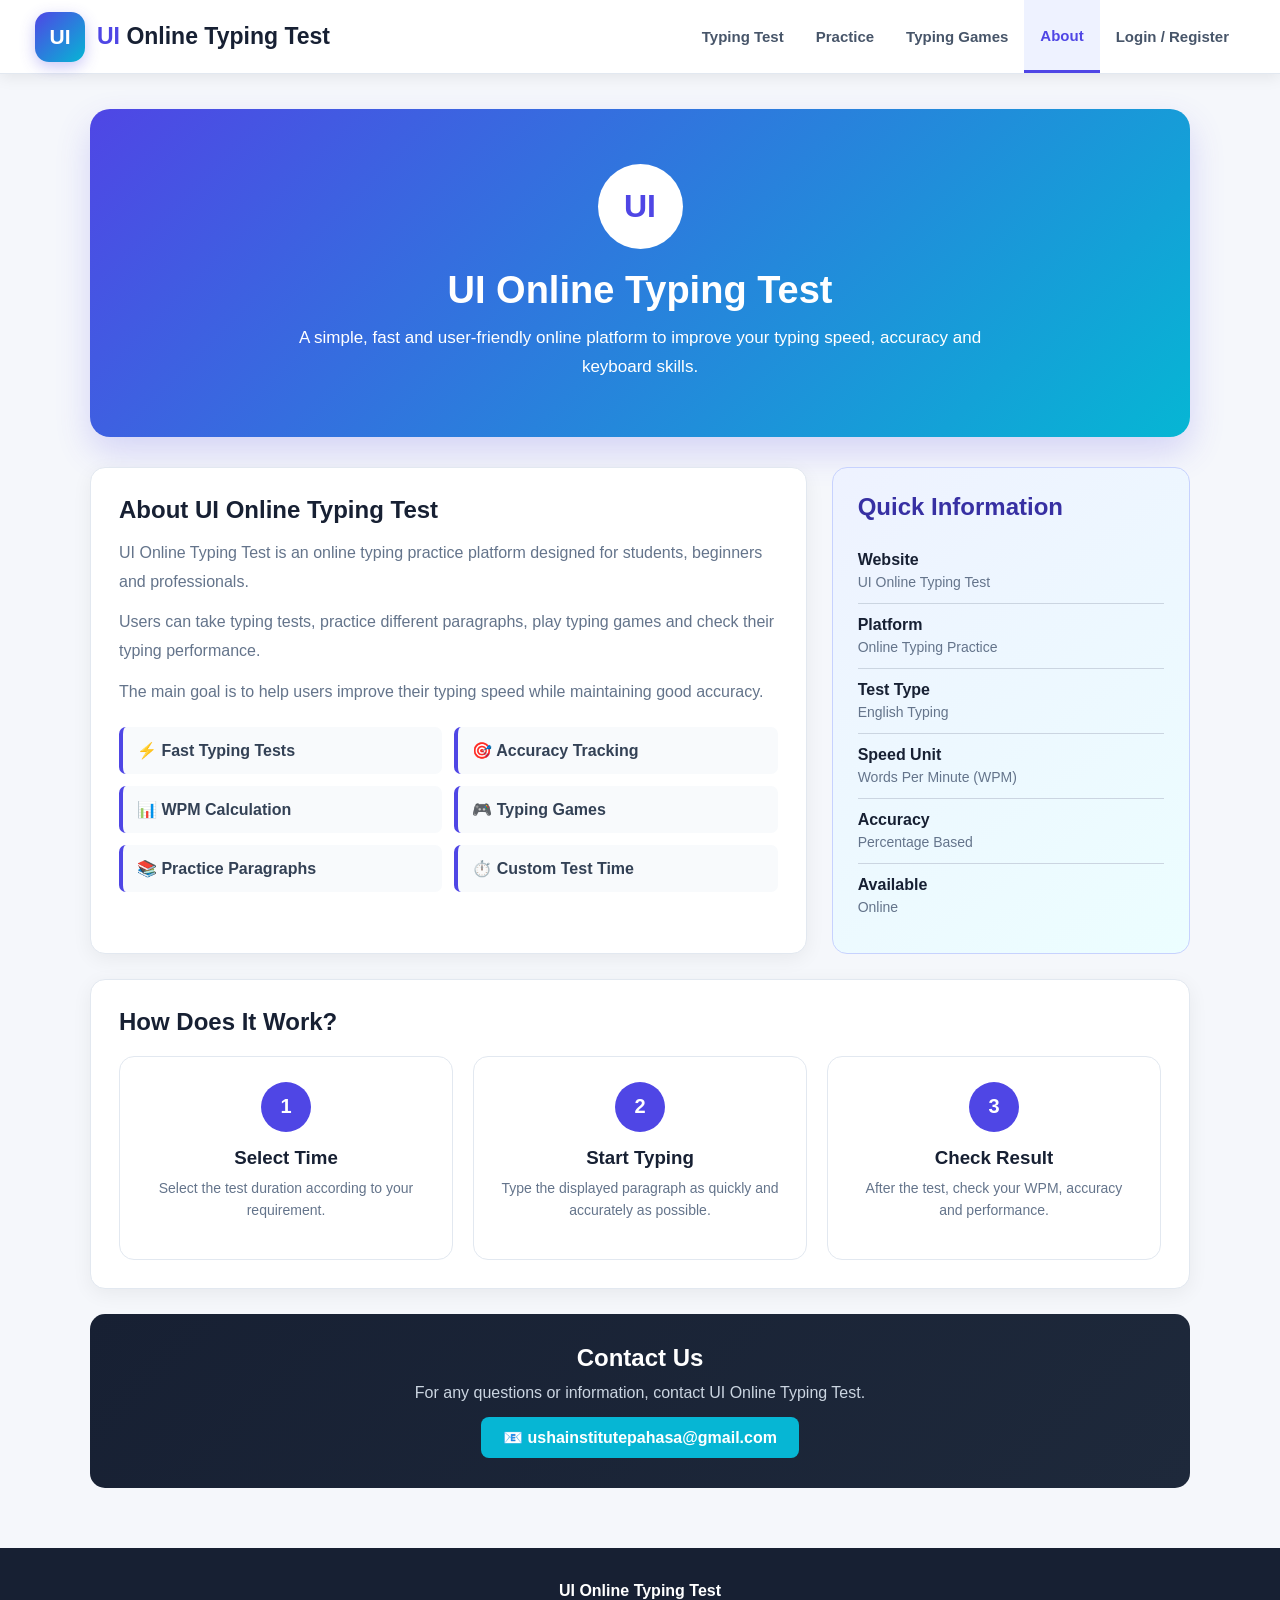
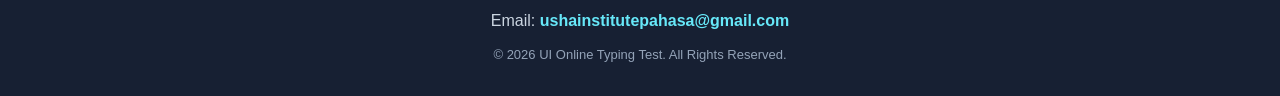
==== about.html @ 320fa2ae "Add files via upload" ====
<!DOCTYPE html>
<html lang="en">

<head>

    <meta charset="UTF-8">

    <meta
        name="viewport"
        content="width=device-width, initial-scale=1.0">

    <title>About - UI Online Typing Test</title>

    <link rel="stylesheet" href="style.css">

    <style>

        /* =====================================
           ABOUT PAGE
           ===================================== */

        .about-page {

            width: 94%;
            max-width: 1100px;

            margin: 35px auto 60px;

        }


        /* HERO */

        .about-hero {

            background:
                linear-gradient(
                    135deg,
                    #4f46e5,
                    #06b6d4
                );

            color: white;

            border-radius: 20px;

            padding: 55px 35px;

            text-align: center;

            box-shadow:
                0 15px 35px
                rgba(79,70,229,0.20);

            margin-bottom: 30px;

        }


        .about-hero .about-logo {

            width: 85px;
            height: 85px;

            border-radius: 50%;

            margin: 0 auto 20px;

            background: white;

            color: #4f46e5;

            display: flex;

            align-items: center;
            justify-content: center;

            font-size: 32px;

            font-weight: 900;

        }


        .about-hero h1 {

            font-size: 38px;

            margin-bottom: 12px;

        }


        .about-hero p {

            max-width: 750px;

            margin: auto;

            line-height: 1.7;

            font-size: 17px;

        }


        /* CONTENT GRID */

        .about-grid {

            display: grid;

            grid-template-columns:
                2fr 1fr;

            gap: 25px;

            margin-bottom: 25px;

        }


        .about-card {

            background: white;

            border: 1px solid #e2e8f0;

            border-radius: 15px;

            padding: 28px;

            box-shadow:
                0 5px 20px
                rgba(0,0,0,0.06);

        }


        .about-card h2 {

            color: #172033;

            margin-bottom: 15px;

        }


        .about-card p {

            color: #64748b;

            line-height: 1.8;

            margin-bottom: 12px;

        }


        /* FEATURES */

        .about-features {

            display: grid;

            grid-template-columns:
                repeat(2, 1fr);

            gap: 12px;

            margin-top: 20px;

        }


        .feature {

            background: #f8fafc;

            border-left: 4px solid #4f46e5;

            padding: 14px;

            border-radius: 7px;

            color: #334155;

            font-weight: bold;

        }


        /* QUICK INFO */

        .quick-info {

            background:
                linear-gradient(
                    145deg,
                    #eef2ff,
                    #ecfeff
                );

            border: 1px solid #c7d2fe;

            border-radius: 15px;

            padding: 25px;

        }


        .quick-info h2 {

            color: #3730a3;

            margin-bottom: 18px;

        }


        .info-row {

            padding: 12px 0;

            border-bottom:
                1px solid #cbd5e1;

        }


        .info-row:last-child {

            border-bottom: none;

        }


        .info-row strong {

            display: block;

            color: #172033;

            margin-bottom: 4px;

        }


        .info-row span {

            color: #64748b;

            font-size: 14px;

        }


        /* HOW IT WORKS */

        .steps {

            display: grid;

            grid-template-columns:
                repeat(3, 1fr);

            gap: 20px;

            margin-top: 20px;

        }


        .step {

            text-align: center;

            background: white;

            border: 1px solid #e2e8f0;

            border-radius: 15px;

            padding: 25px;

        }


        .step-number {

            width: 50px;
            height: 50px;

            margin: 0 auto 15px;

            border-radius: 50%;

            background: #4f46e5;

            color: white;

            display: flex;

            align-items: center;
            justify-content: center;

            font-size: 20px;

            font-weight: bold;

        }


        .step h3 {

            color: #172033;

            margin-bottom: 8px;

        }


        .step p {

            color: #64748b;

            line-height: 1.6;

            font-size: 14px;

        }


        /* CONTACT */

        .contact-box {

            margin-top: 25px;

            background:
                linear-gradient(
                    135deg,
                    #172033,
                    #1e293b
                );

            color: white;

            padding: 30px;

            border-radius: 15px;

            text-align: center;

        }


        .contact-box h2 {

            margin-bottom: 12px;

        }


        .contact-box p {

            color: #cbd5e1;

            margin-bottom: 15px;

        }


        .contact-box a {

            display: inline-block;

            background: #06b6d4;

            color: white;

            text-decoration: none;

            padding: 11px 22px;

            border-radius: 8px;

            font-weight: bold;

        }


        .contact-box a:hover {

            background: #0891b2;

        }


        /* RESPONSIVE */

        @media (max-width: 800px) {

            .about-grid {

                grid-template-columns: 1fr;

            }


            .steps {

                grid-template-columns: 1fr;

            }

        }


        @media (max-width: 550px) {

            .about-hero {

                padding: 35px 20px;

            }


            .about-hero h1 {

                font-size: 28px;

            }


            .about-features {

                grid-template-columns: 1fr;

            }

        }

    </style>

</head>


<body>


<!-- =====================================
     HEADER
     ===================================== -->

<header class="top-header">


    <div class="logo-area">

        <div class="logo-circle">
            UI
        </div>

        <div class="logo-text">

            <span>UI</span>
            Online Typing Test

        </div>

    </div>


    <nav class="navigation">


        <a href="index.html">
            Typing Test
        </a>


        <a href="practice.html">
            Practice
        </a>


        <a href="games.html">
            Typing Games
        </a>


        <a
            href="about.html"
            class="active">

            About

        </a>


        <a href="login.html">
            Login / Register
        </a>


        <button
            class="menu-btn"
            id="menu-btn">

            ☰

        </button>


    </nav>

</header>


<!-- =====================================
     MOBILE MENU
     ===================================== -->

<div
    class="mobile-menu"
    id="mobile-menu">

    <a href="index.html">
        Typing Test
    </a>

    <a href="practice.html">
        Practice
    </a>

    <a href="games.html">
        Typing Games
    </a>

    <a href="about.html">
        About
    </a>

    <a href="login.html">
        Login / Register
    </a>

</div>


<!-- =====================================
     MAIN
     ===================================== -->

<main class="about-page">


    <!-- HERO -->

    <section class="about-hero">


        <div class="about-logo">
            UI
        </div>


        <h1>
            UI Online Typing Test
        </h1>


        <p>

            A simple, fast and user-friendly
            online platform to improve your
            typing speed, accuracy and
            keyboard skills.

        </p>


    </section>


    <!-- ABOUT + INFO -->

    <section class="about-grid">


        <div class="about-card">


            <h2>
                About UI Online Typing Test
            </h2>


            <p>

                UI Online Typing Test is an
                online typing practice platform
                designed for students,
                beginners and professionals.

            </p>


            <p>

                Users can take typing tests,
                practice different paragraphs,
                play typing games and check
                their typing performance.

            </p>


            <p>

                The main goal is to help users
                improve their typing speed while
                maintaining good accuracy.

            </p>


            <div class="about-features">


                <div class="feature">
                    ⚡ Fast Typing Tests
                </div>


                <div class="feature">
                    🎯 Accuracy Tracking
                </div>


                <div class="feature">
                    📊 WPM Calculation
                </div>


                <div class="feature">
                    🎮 Typing Games
                </div>


                <div class="feature">
                    📚 Practice Paragraphs
                </div>


                <div class="feature">
                    ⏱️ Custom Test Time
                </div>


            </div>


        </div>


        <!-- QUICK INFO -->

        <div class="quick-info">


            <h2>
                Quick Information
            </h2>


            <div class="info-row">

                <strong>
                    Website
                </strong>

                <span>
                    UI Online Typing Test
                </span>

            </div>


            <div class="info-row">

                <strong>
                    Platform
                </strong>

                <span>
                    Online Typing Practice
                </span>

            </div>


            <div class="info-row">

                <strong>
                    Test Type
                </strong>

                <span>
                    English Typing
                </span>

            </div>


            <div class="info-row">

                <strong>
                    Speed Unit
                </strong>

                <span>
                    Words Per Minute (WPM)
                </span>

            </div>


            <div class="info-row">

                <strong>
                    Accuracy
                </strong>

                <span>
                    Percentage Based
                </span>

            </div>


            <div class="info-row">

                <strong>
                    Available
                </strong>

                <span>
                    Online
                </span>

            </div>


        </div>


    </section>


    <!-- HOW IT WORKS -->

    <section class="about-card">


        <h2>
            How Does It Work?
        </h2>


        <div class="steps">


            <div class="step">

                <div class="step-number">
                    1
                </div>

                <h3>
                    Select Time
                </h3>

                <p>

                    Select the test duration
                    according to your requirement.

                </p>

            </div>


            <div class="step">

                <div class="step-number">
                    2
                </div>

                <h3>
                    Start Typing
                </h3>

                <p>

                    Type the displayed paragraph
                    as quickly and accurately
                    as possible.

                </p>

            </div>


            <div class="step">

                <div class="step-number">
                    3
                </div>

                <h3>
                    Check Result
                </h3>

                <p>

                    After the test, check your
                    WPM, accuracy and performance.

                </p>

            </div>


        </div>


    </section>


    <!-- CONTACT -->

    <section class="contact-box">


        <h2>
            Contact Us
        </h2>


        <p>

            For any questions or information,
            contact UI Online Typing Test.

        </p>


        <a
            href="mailto:ushainstitutepahasa@gmail.com">

            📧
            ushainstitutepahasa@gmail.com

        </a>


    </section>


</main>


<!-- =====================================
     FOOTER
     ===================================== -->

<footer class="footer">


    <div>

        <strong>
            UI Online Typing Test
        </strong>

    </div>


    <div>

        Email:

        <a
            href="mailto:ushainstitutepahasa@gmail.com">

            ushainstitutepahasa@gmail.com

        </a>

    </div>


    <div class="copyright">

        © 2026 UI Online Typing Test.
        All Rights Reserved.

    </div>


</footer>


<script>

    /* MOBILE MENU */

    const menuButton =
        document.getElementById(
            "menu-btn"
        );


    const mobileMenu =
        document.getElementById(
            "mobile-menu"
        );


    if (menuButton) {

        menuButton.addEventListener(
            "click",
            function () {

                mobileMenu.classList.toggle(
                    "show"
                );

            }
        );

    }

</script>


</body>

</html>
---- style.css ----
/* =====================================================
   UI ONLINE TYPING TEST
   MODERN MULTI PAGE DESIGN
   ===================================================== */

* {
    margin: 0;
    padding: 0;
    box-sizing: border-box;
}

:root {
    --primary: #4f46e5;
    --primary-dark: #3730a3;
    --secondary: #06b6d4;
    --dark: #172033;
    --text: #334155;
    --light: #f5f7fb;
    --white: #ffffff;
    --border: #e2e8f0;
    --success: #16a34a;
    --danger: #dc2626;
    --warning: #f59e0b;
}


/* =====================================================
   BODY
   ===================================================== */

body {
    font-family: Arial, Helvetica, sans-serif;
    background: var(--light);
    color: var(--text);
    min-height: 100vh;
}


/* =====================================================
   HEADER
   ===================================================== */

.top-header {
    height: 74px;

    background: var(--white);

    display: flex;
    align-items: center;
    justify-content: space-between;

    padding: 0 35px;

    border-bottom: 1px solid var(--border);

    box-shadow: 0 3px 15px rgba(0, 0, 0, 0.08);

    position: sticky;
    top: 0;
    z-index: 1000;
}


/* =====================================================
   LOGO
   ===================================================== */

.logo-area {
    display: flex;
    align-items: center;
    gap: 12px;
}

.logo-circle {
    width: 50px;
    height: 50px;

    border-radius: 14px;

    background:
        linear-gradient(
            135deg,
            var(--primary),
            var(--secondary)
        );

    color: white;

    display: flex;
    align-items: center;
    justify-content: center;

    font-size: 21px;
    font-weight: 900;

    box-shadow:
        0 5px 15px rgba(79, 70, 229, 0.3);
}

.logo-text {
    font-size: 23px;
    font-weight: 700;
    color: var(--dark);
}

.logo-text span {
    color: var(--primary);
}


/* =====================================================
   NAVIGATION
   ===================================================== */

.navigation {
    display: flex;
    align-items: center;
    height: 100%;
}

.navigation a {
    height: 100%;

    display: flex;
    align-items: center;

    padding: 0 16px;

    text-decoration: none;

    color: #475569;

    font-size: 15px;
    font-weight: 600;

    transition: 0.25s;
}

.navigation a:hover {
    color: var(--primary);
    background: #f1f5ff;
}

.navigation a.active {
    color: var(--primary);

    background: #eef2ff;

    border-bottom: 3px solid var(--primary);
}


/* =====================================================
   MENU BUTTON
   ===================================================== */

.menu-btn {
    display: none;

    border: none;
    background: transparent;

    font-size: 28px;

    cursor: pointer;

    color: var(--dark);
}


/* =====================================================
   MOBILE MENU
   ===================================================== */

.mobile-menu {
    display: none;

    background: white;

    border-bottom: 1px solid var(--border);

    box-shadow: 0 5px 15px rgba(0, 0, 0, 0.08);

    position: sticky;
    top: 74px;

    z-index: 999;
}

.mobile-menu a {
    display: block;

    padding: 15px 25px;

    text-decoration: none;

    color: var(--dark);

    border-bottom: 1px solid var(--border);

    font-weight: 600;
}

.mobile-menu a:hover {
    background: #eef2ff;
    color: var(--primary);
}


/* =====================================================
   MAIN CONTAINER
   ===================================================== */

.main-container {
    width: 94%;
    max-width: 1200px;

    margin: 35px auto 60px;
}


/* =====================================================
   LOGIN NOTICE
   ===================================================== */

.login-notice {
    width: fit-content;

    max-width: 90%;

    margin: 0 auto 25px;

    padding: 12px 22px;

    background: #eef2ff;

    border: 1px solid #c7d2fe;

    border-radius: 30px;

    color: #475569;

    text-align: center;

    font-size: 15px;
}

.login-notice strong {
    color: var(--primary);
}

.login-notice span {
    margin: 0 5px;
}


/* =====================================================
   TYPING TEST SECTION
   ===================================================== */

.typing-test-section {
    width: 100%;
}

.section-heading {
    text-align: center;

    margin-bottom: 25px;
}

.section-heading h1 {
    font-size: 34px;

    color: var(--dark);

    margin-bottom: 8px;
}

.section-heading p {
    color: #64748b;

    font-size: 16px;
}


/* =====================================================
   TIME SELECTOR
   ===================================================== */

.time-selector {
    background: white;

    border: 1px solid var(--border);

    border-radius: 15px;

    padding: 18px 20px;

    margin-bottom: 20px;

    box-shadow:
        0 5px 20px rgba(0, 0, 0, 0.05);
}

.time-title {
    text-align: center;

    font-weight: 700;

    color: var(--dark);

    margin-bottom: 14px;
}

.time-options {
    display: flex;

    justify-content: center;

    flex-wrap: wrap;

    gap: 10px;
}

.time-btn {
    border: 1px solid #cbd5e1;

    background: white;

    color: #475569;

    padding: 9px 18px;

    border-radius: 8px;

    cursor: pointer;

    font-weight: 600;

    transition: 0.2s;
}

.time-btn:hover {
    border-color: var(--primary);

    color: var(--primary);
}

.time-btn.selected {
    background: var(--primary);

    color: white;

    border-color: var(--primary);
}


/* =====================================================
   TYPING CARD
   ===================================================== */

.typing-card {
    background:
        linear-gradient(
            145deg,
            #172033,
            #202b45
        );

    border-radius: 22px;

    padding: 28px;

    box-shadow:
        0 15px 35px rgba(15, 23, 42, 0.22);
}


/* =====================================================
   STATISTICS
   ===================================================== */

.statistics {
    display: grid;

    grid-template-columns:
        repeat(3, 1fr);

    text-align: center;

    color: white;

    margin-bottom: 22px;
}

.stat {
    position: relative;
}

.stat-label {
    color: #cbd5e1;

    font-size: 14px;

    margin-bottom: 5px;

    font-weight: 600;
}

.stat-value {
    font-size: 36px;

    font-weight: 800;

    color: white;
}

.stat-small {
    color: #94a3b8;

    font-size: 12px;
}


/* =====================================================
   TYPING TEXT
   ===================================================== */

.typing-text-box {
    background: white;

    border-radius: 12px;

    padding: 22px;

    min-height: 190px;

    border: 3px solid #c7d2fe;

    box-shadow:
        inset 0 0 10px rgba(0, 0, 0, 0.04);

    overflow: hidden;
}

#typing-text {
    font-family:
        "Courier New",
        monospace;

    font-size: 22px;

    line-height: 1.8;

    font-weight: 600;

    color: #94a3b8;

    word-spacing: 3px;
}


/* =====================================================
   CHARACTER COLORS
   ===================================================== */

.typing-character.correct {
    color: var(--success);
}

.typing-character.wrong {
    color: var(--danger);

    background: #fee2e2;
}

.typing-character.current {
    background: #fef3c7;

    color: #92400e;

    border-radius: 2px;
}


/* =====================================================
   INPUT
   ===================================================== */

#typing-input {
    width: 100%;

    height: 100px;

    margin-top: 15px;

    padding: 15px;

    border: 2px solid #cbd5e1;

    border-radius: 10px;

    resize: none;

    font-family:
        "Courier New",
        monospace;

    font-size: 18px;

    outline: none;

    display: block;

    color: #1e293b;

    background: white;

    transition: 0.2s;
}

#typing-input:focus {
    border-color: var(--secondary);

    box-shadow:
        0 0 0 3px rgba(6, 182, 212, 0.15);
}

#typing-input:disabled {
    background: #e2e8f0;

    cursor: not-allowed;
}


/* =====================================================
   BUTTONS
   ===================================================== */

.typing-buttons {
    display: flex;

    justify-content: center;

    gap: 15px;

    margin-top: 18px;
}

.typing-buttons button {
    padding: 10px 24px;

    border-radius: 8px;

    border: none;

    font-size: 15px;

    font-weight: 700;

    cursor: pointer;

    transition: 0.2s;
}

.typing-buttons button:hover {
    transform: translateY(-2px);
}

.reset-button {
    background: #f59e0b;

    color: #111827;
}

.switch-button {
    background: var(--secondary);

    color: white;
}


/* =====================================================
   RESULT BOX
   ===================================================== */

.result-box {
    display: none;

    background: white;

    margin-top: 25px;

    padding: 25px;

    border-radius: 15px;

    border: 1px solid var(--border);

    box-shadow:
        0 5px 20px rgba(0, 0, 0, 0.07);
}

.result-box.show {
    display: block;
}

.result-box h2 {
    text-align: center;

    color: var(--dark);

    margin-bottom: 20px;
}

.result-grid {
    display: grid;

    grid-template-columns:
        repeat(4, 1fr);

    gap: 15px;
}

.result-grid div {
    text-align: center;

    background: #f8fafc;

    border-radius: 10px;

    padding: 15px;
}

.result-grid span {
    display: block;

    color: #64748b;

    font-size: 13px;

    margin-bottom: 7px;
}

.result-grid strong {
    display: block;

    color: var(--primary);

    font-size: 21px;
}


/* =====================================================
   FOOTER
   ===================================================== */

.footer {
    background: var(--dark);

    color: #cbd5e1;

    text-align: center;

    padding: 28px;

    line-height: 1.9;
}

.footer strong {
    color: white;
}

.footer a {
    color: #67e8f9;

    text-decoration: none;

    font-weight: 600;
}

.copyright {
    margin-top: 7px;

    font-size: 13px;

    color: #94a3b8;
}


/* =====================================================
   RESPONSIVE
   ===================================================== */

@media (max-width: 900px) {

    .top-header {
        padding: 0 20px;
    }

    .navigation a {
        padding: 0 9px;
        font-size: 13px;
    }

    .logo-text {
        font-size: 19px;
    }

    .result-grid {
        grid-template-columns:
            repeat(2, 1fr);
    }

}


@media (max-width: 700px) {

    .top-header {
        height: 68px;
    }

    .navigation a {
        display: none;
    }

    .menu-btn {
        display: block;
    }

    .mobile-menu {
        top: 68px;
    }

    .mobile-menu.show {
        display: block;
    }

    .main-container {
        width: 94%;
        margin-top: 25px;
    }

    .section-heading h1 {
        font-size: 27px;
    }

    .typing-card {
        padding: 18px;
        border-radius: 15px;
    }

    .statistics {
        gap: 5px;
    }

    .stat-value {
        font-size: 28px;
    }

    #typing-text {
        font-size: 18px;
        line-height: 1.7;
    }

    .typing-text-box {
        padding: 15px;
    }

}


@media (max-width: 480px) {

    .logo-circle {
        width: 42px;
        height: 42px;

        border-radius: 11px;

        font-size: 17px;
    }

    .logo-text {
        font-size: 16px;
    }

    .login-notice {
        font-size: 13px;
        padding: 10px 14px;
    }

    .statistics {
        grid-template-columns: 1fr;
        gap: 12px;
    }

    .stat-value {
        font-size: 25px;
    }

    .time-options {
        gap: 7px;
    }

    .time-btn {
        padding: 8px 12px;
        font-size: 13px;
    }

    .typing-buttons {
        flex-direction: column;
    }

    .typing-buttons button {
        width: 100%;
    }

    .result-grid {
        grid-template-columns: 1fr;
    }

    #typing-input {
        height: 90px;
        font-size: 16px;
    }

}
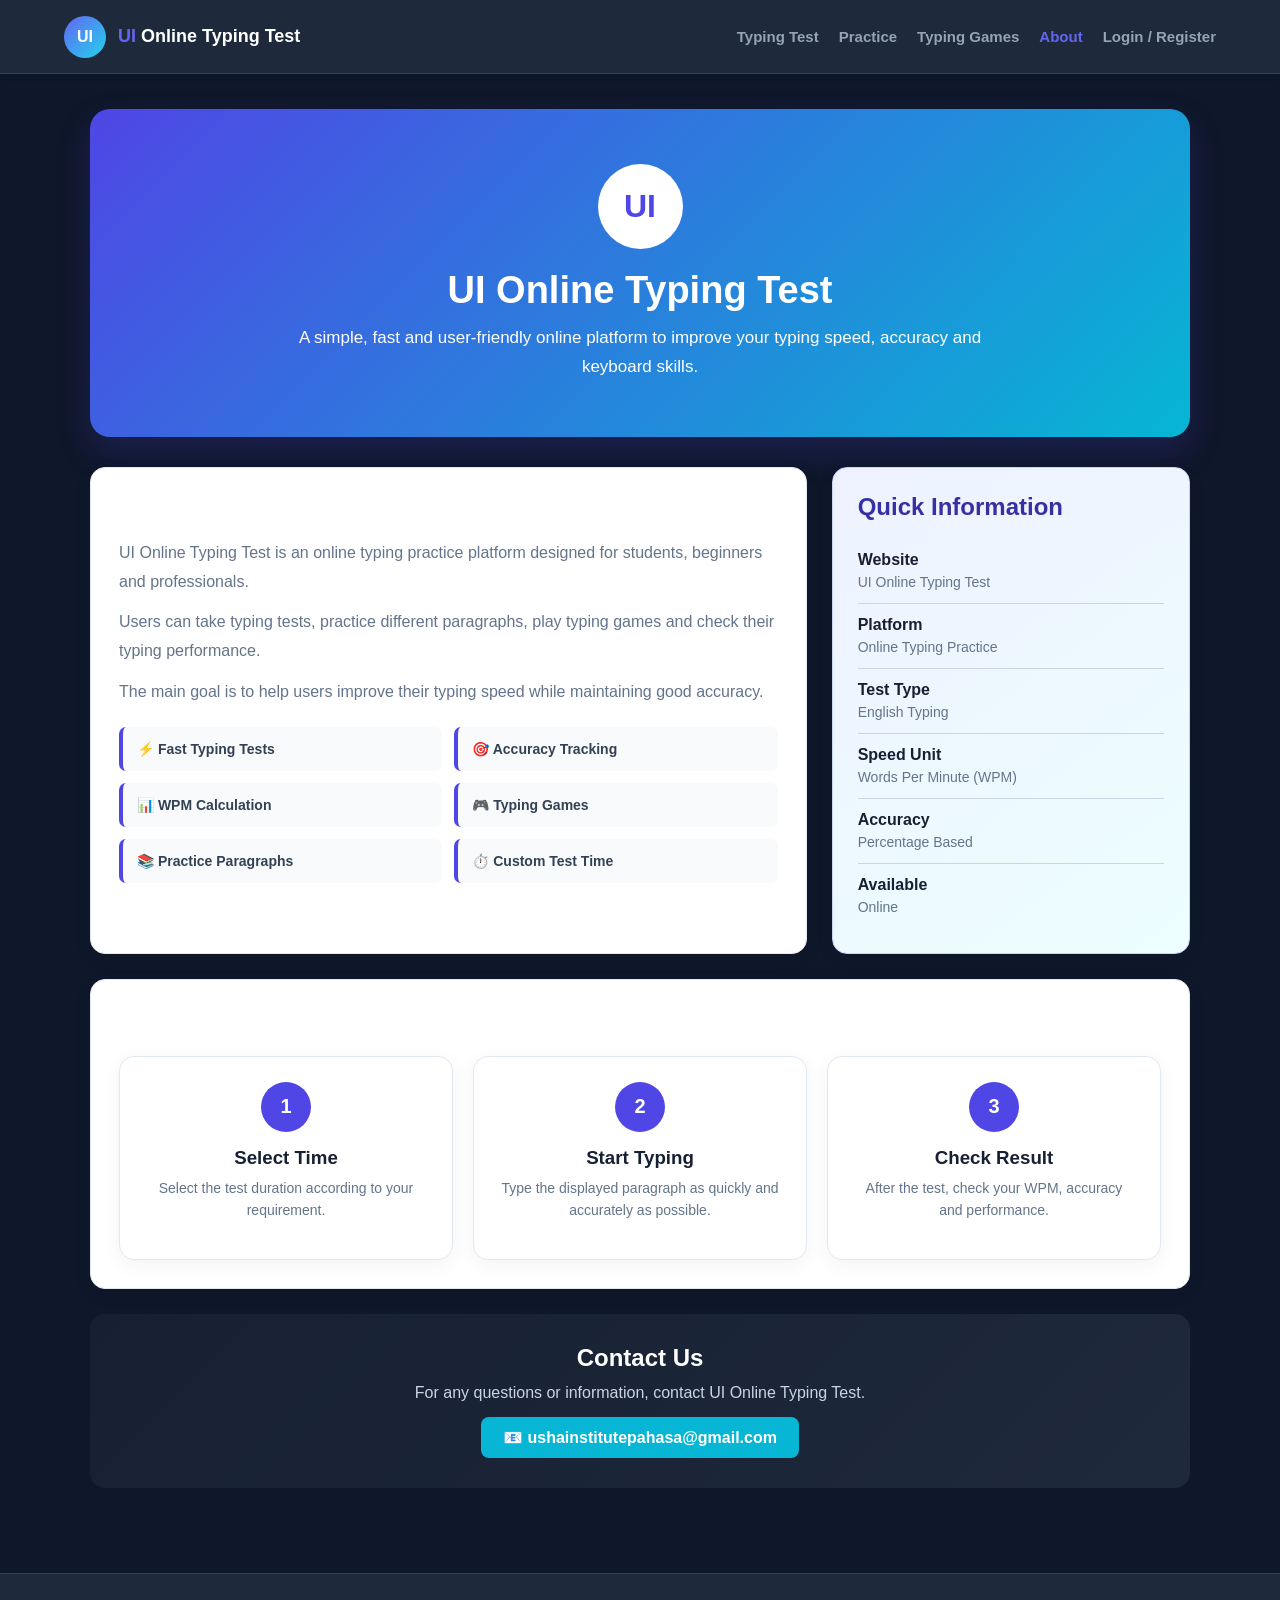
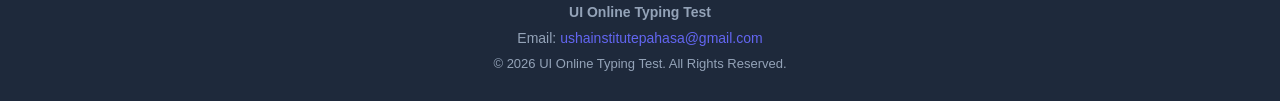
==== commit 642c01e0: "Update about.html" ====
--- a/about.html
+++ b/about.html
@@ -2,6 +2,13 @@
 <html lang="en">
 
 <head>
+    <script>
+    // Page load hone se turant pehle theme set karega taki flicker na ho (Default: Dark Mode)
+    (function() {
+        const savedTheme = localStorage.getItem("theme") || "dark";
+        document.documentElement.setAttribute("data-theme", savedTheme);
+    })();
+</script>
 
     <meta charset="UTF-8">
 
@@ -475,7 +482,6 @@
 
     <nav class="navigation">
 
-
         <a href="index.html">
             Typing Test
         </a>
@@ -950,4 +956,4 @@
 
 </body>
 
-</html>+</html>
--- a/style.css
+++ b/style.css
@@ -1,12 +1,13 @@
 /* =====================================================
    UI ONLINE TYPING TEST
-   MODERN MULTI PAGE DESIGN
+   MODERN MULTI PAGE DESIGN WITH LIGHT / DARK MODE
    ===================================================== */
 
 * {
     margin: 0;
     padding: 0;
     box-sizing: border-box;
+    transition: background-color 0.3s ease, color 0.3s ease, border-color 0.3s ease, box-shadow 0.3s ease;
 }
 
 :root {
@@ -21,6 +22,26 @@
     --success: #16a34a;
     --danger: #dc2626;
     --warning: #f59e0b;
+    --card-bg: #ffffff;
+    --header-bg: #ffffff;
+    --footer-bg: #ffffff;
+    --text-muted: #64748b;
+}
+
+/* DARK THEME VARIABLES */
+[data-theme="dark"] {
+    --primary: #6366f1;
+    --primary-dark: #4f46e5;
+    --secondary: #22d3ee;
+    --dark: #f8fafc;
+    --text: #cbd5e1;
+    --light: #0f172a;
+    --white: #1e293b;
+    --border: #334155;
+    --card-bg: #1e293b;
+    --header-bg: #1e293b;
+    --footer-bg: #1e293b;
+    --text-muted: #94a3b8;
 }
 
 
@@ -33,6 +54,12 @@
     background: var(--light);
     color: var(--text);
     min-height: 100vh;
+    display: flex;
+    flex-direction: column;
+}
+
+main {
+    flex: 1;
 }
 
 
@@ -42,28 +69,17 @@
 
 .top-header {
     height: 74px;
-
-    background: var(--white);
-
+    background: var(--header-bg);
+    border-bottom: 1px solid var(--border);
     display: flex;
     align-items: center;
     justify-content: space-between;
-
-    padding: 0 35px;
-
-    border-bottom: 1px solid var(--border);
-
-    box-shadow: 0 3px 15px rgba(0, 0, 0, 0.08);
-
+    padding: 0 5%;
     position: sticky;
     top: 0;
     z-index: 1000;
-}
-
-
-/* =====================================================
-   LOGO
-   ===================================================== */
+    box-shadow: 0 2px 10px rgba(0,0,0,0.03);
+}
 
 .logo-area {
     display: flex;
@@ -72,758 +88,591 @@
 }
 
 .logo-circle {
-    width: 50px;
-    height: 50px;
-
-    border-radius: 14px;
-
-    background:
-        linear-gradient(
-            135deg,
-            var(--primary),
-            var(--secondary)
-        );
-
-    color: white;
-
+    width: 42px;
+    height: 42px;
+    background: linear-gradient(135deg, var(--primary), var(--secondary));
+    color: #ffffff;
+    border-radius: 50%;
     display: flex;
     align-items: center;
     justify-content: center;
-
-    font-size: 21px;
-    font-weight: 900;
-
-    box-shadow:
-        0 5px 15px rgba(79, 70, 229, 0.3);
+    font-weight: bold;
+    font-size: 16px;
 }
 
 .logo-text {
-    font-size: 23px;
-    font-weight: 700;
+    font-size: 18px;
+    font-weight: bold;
     color: var(--dark);
 }
 
+[data-theme="dark"] .logo-text {
+    color: #ffffff;
+}
+
 .logo-text span {
     color: var(--primary);
 }
 
-
-/* =====================================================
-   NAVIGATION
-   ===================================================== */
-
 .navigation {
     display: flex;
     align-items: center;
-    height: 100%;
+    gap: 20px;
 }
 
 .navigation a {
-    height: 100%;
-
-    display: flex;
-    align-items: center;
-
-    padding: 0 16px;
-
     text-decoration: none;
-
-    color: #475569;
-
+    color: var(--text-muted);
+    font-weight: 600;
     font-size: 15px;
-    font-weight: 600;
-
-    transition: 0.25s;
-}
-
-.navigation a:hover {
-    color: var(--primary);
-    background: #f1f5ff;
-}
-
+    transition: color 0.2s;
+}
+
+.navigation a:hover,
 .navigation a.active {
     color: var(--primary);
-
-    background: #eef2ff;
-
-    border-bottom: 3px solid var(--primary);
-}
-
-
-/* =====================================================
-   MENU BUTTON
-   ===================================================== */
+}
 
 .menu-btn {
     display: none;
-
+    background: none;
+    border: none;
+    font-size: 24px;
+    cursor: pointer;
+    color: var(--text);
+}
+
+
+/* =====================================================
+   THEME TOGGLE BUTTON
+   ===================================================== */
+
+.theme-toggle-btn {
+    background: var(--border);
+    border: none;
+    width: 38px;
+    height: 38px;
+    border-radius: 50%;
+    cursor: pointer;
+    display: flex;
+    align-items: center;
+    justify-content: center;
+    font-size: 18px;
+    color: var(--text);
+    transition: 0.2s;
+}
+
+.theme-toggle-btn:hover {
+    background: var(--primary);
+    color: #ffffff;
+}
+
+
+/* =====================================================
+   MOBILE MENU
+   ===================================================== */
+
+.mobile-menu {
+    display: none;
+    background: var(--header-bg);
+    border-bottom: 1px solid var(--border);
+    padding: 15px 20px;
+    flex-direction: column;
+    gap: 12px;
+}
+
+.mobile-menu.show {
+    display: flex;
+}
+
+.mobile-menu a {
+    text-decoration: none;
+    color: var(--text);
+    font-weight: 600;
+    font-size: 16px;
+    padding: 8px 0;
+    border-bottom: 1px solid var(--border);
+}
+
+
+/* =====================================================
+   MAIN CONTAINER & CARDS (INDEX, PRACTICE, GAMES, ABOUT, LOGIN)
+   ===================================================== */
+
+.main-container, .practice-page, .games-page, .about-page, .auth-page {
+    width: 94%;
+    max-width: 1100px;
+    margin: 35px auto 60px;
+}
+
+.login-notice {
+    background: var(--card-bg);
+    border: 1px solid var(--border);
+    padding: 12px 20px;
+    border-radius: 10px;
+    text-align: center;
+    margin-bottom: 25px;
+    font-size: 14px;
+    box-shadow: 0 4px 15px rgba(0,0,0,0.03);
+}
+
+.login-notice strong {
+    color: var(--primary);
+}
+
+.typing-test-section, .practice-options, .game-cards {
+    margin-bottom: 30px;
+}
+
+.section-heading, .practice-heading, .games-heading {
+    text-align: center;
+    margin-bottom: 25px;
+}
+
+.section-heading h1, .practice-heading h1, .games-heading h1, .auth-title h1 {
+    font-size: 32px;
+    color: var(--dark);
+    margin-bottom: 8px;
+}
+
+[data-theme="dark"] .section-heading h1, 
+[data-theme="dark"] .practice-heading h1, 
+[data-theme="dark"] .games-heading h1, 
+[data-theme="dark"] .auth-title h1,
+[data-theme="dark"] .about-card h2,
+[data-theme="dark"] .game-card h2,
+[data-theme="dark"] .practice-card h2 {
+    color: #ffffff;
+}
+
+.section-heading p, .practice-heading p, .games-heading p, .auth-title p {
+    color: var(--text-muted);
+}
+
+
+/* =====================================================
+   TIME SELECTOR
+   ===================================================== */
+
+.time-selector {
+    background: var(--card-bg);
+    border: 1px solid var(--border);
+    border-radius: 12px;
+    padding: 18px;
+    margin-bottom: 25px;
+    box-shadow: 0 4px 15px rgba(0,0,0,0.03);
+}
+
+.time-title {
+    font-weight: bold;
+    margin-bottom: 12px;
+    color: var(--text);
+    font-size: 14px;
+}
+
+.time-options {
+    display: flex;
+    flex-wrap: wrap;
+    gap: 10px;
+}
+
+.time-btn {
+    background: var(--light);
+    border: 1px solid var(--border);
+    color: var(--text);
+    padding: 8px 16px;
+    border-radius: 7px;
+    cursor: pointer;
+    font-weight: 600;
+}
+
+.time-btn:hover, .time-btn.selected {
+    background: var(--primary);
+    color: #ffffff;
+    border-color: var(--primary);
+}
+
+
+/* =====================================================
+   TYPING CARD & STATISTICS
+   ===================================================== */
+
+.typing-card, .about-card, .step, .game-card, .practice-card, .auth-box, .quick-info {
+    background: var(--card-bg);
+    border: 1px solid var(--border);
+    border-radius: 16px;
+    padding: 25px;
+    box-shadow: 0 5px 20px rgba(0,0,0,0.05);
+}
+
+.statistics {
+    display: grid;
+    grid-template-columns: repeat(3, 1fr);
+    gap: 15px;
+    margin-bottom: 20px;
+    text-align: center;
+}
+
+.stat {
+    background: var(--light);
+    padding: 12px;
+    border-radius: 10px;
+    border: 1px solid var(--border);
+}
+
+.stat-label {
+    font-size: 13px;
+    color: var(--text-muted);
+    margin-bottom: 4px;
+}
+
+.stat-value {
+    font-size: 24px;
+    font-weight: bold;
+    color: var(--primary);
+}
+
+.stat-small {
+    font-size: 11px;
+    color: var(--text-muted);
+}
+
+.typing-text-box, #practice-text {
+    background: var(--light);
+    border: 1px solid var(--border);
+    border-radius: 10px;
+    padding: 20px;
+    min-height: 140px;
+    font-family: "Courier New", monospace;
+    font-size: 20px;
+    line-height: 1.8;
+    color: var(--text-muted);
+    margin-bottom: 15px;
+}
+
+#typing-text span.correct, #practice-text span.correct {
+    color: var(--success);
+}
+
+#typing-text span.wrong, #practice-text span.wrong {
+    color: var(--danger);
+    background: rgba(220, 38, 38, 0.1);
+}
+
+#typing-text span.current {
+    text-decoration: underline;
+    color: var(--primary);
+}
+
+#typing-input, #practice-input, #game-input {
+    width: 100%;
+    height: 90px;
+    background: var(--card-bg);
+    color: var(--text);
+    border: 2px solid var(--border);
+    border-radius: 10px;
+    padding: 15px;
+    font-size: 18px;
+    resize: none;
+    outline: none;
+    font-family: "Courier New", monospace;
+    margin-bottom: 15px;
+}
+
+#typing-input:focus, #practice-input:focus, #game-input:focus {
+    border-color: var(--secondary);
+    box-shadow: 0 0 0 3px rgba(6, 182, 212, 0.15);
+}
+
+.typing-buttons, .practice-controls, .game-buttons {
+    display: flex;
+    gap: 12px;
+}
+
+.reset-button, .switch-button, .typing-buttons button, .practice-controls button, .game-buttons button {
+    padding: 10px 20px;
+    border: none;
+    border-radius: 8px;
+    font-weight: bold;
+    cursor: pointer;
+}
+
+.reset-button {
+    background: var(--warning);
+    color: #111827;
+}
+
+.switch-button {
+    background: var(--secondary);
+    color: #ffffff;
+}
+
+
+/* =====================================================
+   RESULTS & BOXES
+   ===================================================== */
+
+.result-box, #game-result {
+    display: none;
+    background: var(--card-bg);
+    border: 1px solid var(--border);
+    border-radius: 16px;
+    padding: 25px;
+    margin-top: 25px;
+    text-align: center;
+    box-shadow: 0 5px 20px rgba(0,0,0,0.05);
+}
+
+.result-box.show, #game-result.show {
+    display: block;
+}
+
+.result-grid {
+    display: grid;
+    grid-template-columns: repeat(4, 1fr);
+    gap: 15px;
+    margin-top: 15px;
+}
+
+.result-grid div, .game-score, .practice-progress {
+    background: var(--light);
+    padding: 15px;
+    border-radius: 10px;
+    border: 1px solid var(--border);
+}
+
+.result-grid span, .score-item span, .practice-progress span {
+    font-size: 13px;
+    color: var(--text-muted);
+    display: block;
+    margin-bottom: 5px;
+}
+
+.result-grid strong, .score-item strong, .practice-progress strong {
+    font-size: 20px;
+    color: var(--primary);
+}
+
+
+/* =====================================================
+   GRID LAYOUTS (PRACTICE, GAMES, ABOUT)
+   ===================================================== */
+
+.practice-options, .game-cards, .about-grid, .steps {
+    display: grid;
+    grid-template-columns: repeat(3, 1fr);
+    gap: 20px;
+}
+
+.about-grid {
+    grid-template-columns: 2fr 1fr;
+}
+
+.practice-card, .game-card, .step {
+    text-align: center;
+    transition: transform 0.25s, border-color 0.25s;
+}
+
+.practice-card:hover, .game-card:hover {
+    transform: translateY(-5px);
+    border-color: var(--primary);
+}
+
+.practice-icon, .game-icon, .about-hero .about-logo, .auth-logo {
+    width: 70px;
+    height: 70px;
+    margin: 0 auto 15px;
+    border-radius: 16px;
+    background: linear-gradient(135deg, var(--primary), var(--secondary));
+    color: #ffffff;
+    display: flex;
+    align-items: center;
+    justify-content: center;
+    font-size: 28px;
+    font-weight: bold;
+}
+
+.about-hero, .game-area, .practice-area, .contact-box {
+    background: linear-gradient(135deg, #172033, #1e293b);
+    color: #ffffff;
+    border-radius: 20px;
+    padding: 35px;
+    margin-bottom: 25px;
+}
+
+.about-hero h1, .contact-box h2 {
+    color: #ffffff;
+    margin-bottom: 12px;
+}
+
+.about-features {
+    display: grid;
+    grid-template-columns: repeat(2, 1fr);
+    gap: 12px;
+    margin-top: 20px;
+    text-align: left;
+}
+
+.feature {
+    background: var(--light);
+    border-left: 4px solid var(--primary);
+    padding: 12px;
+    border-radius: 6px;
+    color: var(--text);
+    font-weight: bold;
+    font-size: 14px;
+}
+
+
+/* =====================================================
+   AUTH & LOGIN PAGES
+   ===================================================== */
+
+.auth-box {
+    max-width: 450px;
+    margin: 0 auto;
+}
+
+.auth-tabs {
+    display: grid;
+    grid-template-columns: 1fr 1fr;
+    background: var(--light);
+    padding: 4px;
+    border-radius: 9px;
+    margin-bottom: 20px;
+}
+
+.auth-tab {
     border: none;
     background: transparent;
-
-    font-size: 28px;
-
+    padding: 10px;
+    font-weight: bold;
+    color: var(--text-muted);
+    border-radius: 7px;
     cursor: pointer;
-
-    color: var(--dark);
-}
-
-
-/* =====================================================
-   MOBILE MENU
-   ===================================================== */
-
-.mobile-menu {
+}
+
+.auth-tab.active {
+    background: var(--card-bg);
+    color: var(--primary);
+    box-shadow: 0 2px 6px rgba(0,0,0,0.08);
+}
+
+.auth-form {
     display: none;
-
-    background: white;
-
-    border-bottom: 1px solid var(--border);
-
-    box-shadow: 0 5px 15px rgba(0, 0, 0, 0.08);
-
-    position: sticky;
-    top: 74px;
-
-    z-index: 999;
-}
-
-.mobile-menu a {
+}
+
+.auth-form.active {
     display: block;
-
-    padding: 15px 25px;
-
+}
+
+.form-group {
+    margin-bottom: 15px;
+}
+
+.form-group label {
+    display: block;
+    margin-bottom: 6px;
+    font-size: 14px;
+    font-weight: bold;
+    color: var(--text);
+}
+
+.form-group input {
+    width: 100%;
+    height: 45px;
+    background: var(--card-bg);
+    color: var(--text);
+    border: 1px solid var(--border);
+    border-radius: 8px;
+    padding: 0 12px;
+    outline: none;
+}
+
+.form-group input:focus {
+    border-color: var(--primary);
+}
+
+.auth-submit {
+    width: 100%;
+    height: 46px;
+    border: none;
+    background: linear-gradient(135deg, var(--primary), var(--secondary));
+    color: #ffffff;
+    font-weight: bold;
+    border-radius: 8px;
+    cursor: pointer;
+    font-size: 16px;
+}
+
+
+/* =====================================================
+   FOOTER
+   ===================================================== */
+
+.footer {
+    background: var(--footer-bg);
+    border-top: 1px solid var(--border);
+    padding: 30px 5%;
+    text-align: center;
+    color: var(--text-muted);
+    font-size: 14px;
+    display: flex;
+    flex-direction: column;
+    gap: 10px;
+}
+
+.footer a {
+    color: var(--primary);
     text-decoration: none;
-
-    color: var(--dark);
-
-    border-bottom: 1px solid var(--border);
-
-    font-weight: 600;
-}
-
-.mobile-menu a:hover {
-    background: #eef2ff;
-    color: var(--primary);
-}
-
-
-/* =====================================================
-   MAIN CONTAINER
-   ===================================================== */
-
-.main-container {
-    width: 94%;
-    max-width: 1200px;
-
-    margin: 35px auto 60px;
-}
-
-
-/* =====================================================
-   LOGIN NOTICE
-   ===================================================== */
-
-.login-notice {
-    width: fit-content;
-
-    max-width: 90%;
-
-    margin: 0 auto 25px;
-
-    padding: 12px 22px;
-
-    background: #eef2ff;
-
-    border: 1px solid #c7d2fe;
-
-    border-radius: 30px;
-
-    color: #475569;
-
-    text-align: center;
-
-    font-size: 15px;
-}
-
-.login-notice strong {
-    color: var(--primary);
-}
-
-.login-notice span {
-    margin: 0 5px;
-}
-
-
-/* =====================================================
-   TYPING TEST SECTION
-   ===================================================== */
-
-.typing-test-section {
-    width: 100%;
-}
-
-.section-heading {
-    text-align: center;
-
-    margin-bottom: 25px;
-}
-
-.section-heading h1 {
-    font-size: 34px;
-
-    color: var(--dark);
-
-    margin-bottom: 8px;
-}
-
-.section-heading p {
-    color: #64748b;
-
-    font-size: 16px;
-}
-
-
-/* =====================================================
-   TIME SELECTOR
-   ===================================================== */
-
-.time-selector {
-    background: white;
-
-    border: 1px solid var(--border);
-
-    border-radius: 15px;
-
-    padding: 18px 20px;
-
-    margin-bottom: 20px;
-
-    box-shadow:
-        0 5px 20px rgba(0, 0, 0, 0.05);
-}
-
-.time-title {
-    text-align: center;
-
-    font-weight: 700;
-
-    color: var(--dark);
-
-    margin-bottom: 14px;
-}
-
-.time-options {
-    display: flex;
-
-    justify-content: center;
-
-    flex-wrap: wrap;
-
-    gap: 10px;
-}
-
-.time-btn {
-    border: 1px solid #cbd5e1;
-
-    background: white;
-
-    color: #475569;
-
-    padding: 9px 18px;
-
-    border-radius: 8px;
-
-    cursor: pointer;
-
-    font-weight: 600;
-
-    transition: 0.2s;
-}
-
-.time-btn:hover {
-    border-color: var(--primary);
-
-    color: var(--primary);
-}
-
-.time-btn.selected {
-    background: var(--primary);
-
-    color: white;
-
-    border-color: var(--primary);
-}
-
-
-/* =====================================================
-   TYPING CARD
-   ===================================================== */
-
-.typing-card {
-    background:
-        linear-gradient(
-            145deg,
-            #172033,
-            #202b45
-        );
-
-    border-radius: 22px;
-
-    padding: 28px;
-
-    box-shadow:
-        0 15px 35px rgba(15, 23, 42, 0.22);
-}
-
-
-/* =====================================================
-   STATISTICS
-   ===================================================== */
-
-.statistics {
-    display: grid;
-
-    grid-template-columns:
-        repeat(3, 1fr);
-
-    text-align: center;
-
-    color: white;
-
-    margin-bottom: 22px;
-}
-
-.stat {
-    position: relative;
-}
-
-.stat-label {
-    color: #cbd5e1;
-
-    font-size: 14px;
-
-    margin-bottom: 5px;
-
-    font-weight: 600;
-}
-
-.stat-value {
-    font-size: 36px;
-
-    font-weight: 800;
-
-    color: white;
-}
-
-.stat-small {
-    color: #94a3b8;
-
-    font-size: 12px;
-}
-
-
-/* =====================================================
-   TYPING TEXT
-   ===================================================== */
-
-.typing-text-box {
-    background: white;
-
-    border-radius: 12px;
-
-    padding: 22px;
-
-    min-height: 190px;
-
-    border: 3px solid #c7d2fe;
-
-    box-shadow:
-        inset 0 0 10px rgba(0, 0, 0, 0.04);
-
-    overflow: hidden;
-}
-
-#typing-text {
-    font-family:
-        "Courier New",
-        monospace;
-
-    font-size: 22px;
-
-    line-height: 1.8;
-
-    font-weight: 600;
-
-    color: #94a3b8;
-
-    word-spacing: 3px;
-}
-
-
-/* =====================================================
-   CHARACTER COLORS
-   ===================================================== */
-
-.typing-character.correct {
-    color: var(--success);
-}
-
-.typing-character.wrong {
-    color: var(--danger);
-
-    background: #fee2e2;
-}
-
-.typing-character.current {
-    background: #fef3c7;
-
-    color: #92400e;
-
-    border-radius: 2px;
-}
-
-
-/* =====================================================
-   INPUT
-   ===================================================== */
-
-#typing-input {
-    width: 100%;
-
-    height: 100px;
-
-    margin-top: 15px;
-
-    padding: 15px;
-
-    border: 2px solid #cbd5e1;
-
-    border-radius: 10px;
-
-    resize: none;
-
-    font-family:
-        "Courier New",
-        monospace;
-
-    font-size: 18px;
-
-    outline: none;
-
-    display: block;
-
-    color: #1e293b;
-
-    background: white;
-
-    transition: 0.2s;
-}
-
-#typing-input:focus {
-    border-color: var(--secondary);
-
-    box-shadow:
-        0 0 0 3px rgba(6, 182, 212, 0.15);
-}
-
-#typing-input:disabled {
-    background: #e2e8f0;
-
-    cursor: not-allowed;
-}
-
-
-/* =====================================================
-   BUTTONS
-   ===================================================== */
-
-.typing-buttons {
-    display: flex;
-
-    justify-content: center;
-
-    gap: 15px;
-
-    margin-top: 18px;
-}
-
-.typing-buttons button {
-    padding: 10px 24px;
-
-    border-radius: 8px;
-
-    border: none;
-
-    font-size: 15px;
-
-    font-weight: 700;
-
-    cursor: pointer;
-
-    transition: 0.2s;
-}
-
-.typing-buttons button:hover {
-    transform: translateY(-2px);
-}
-
-.reset-button {
-    background: #f59e0b;
-
-    color: #111827;
-}
-
-.switch-button {
-    background: var(--secondary);
-
-    color: white;
-}
-
-
-/* =====================================================
-   RESULT BOX
-   ===================================================== */
-
-.result-box {
-    display: none;
-
-    background: white;
-
-    margin-top: 25px;
-
-    padding: 25px;
-
-    border-radius: 15px;
-
-    border: 1px solid var(--border);
-
-    box-shadow:
-        0 5px 20px rgba(0, 0, 0, 0.07);
-}
-
-.result-box.show {
-    display: block;
-}
-
-.result-box h2 {
-    text-align: center;
-
-    color: var(--dark);
-
-    margin-bottom: 20px;
-}
-
-.result-grid {
-    display: grid;
-
-    grid-template-columns:
-        repeat(4, 1fr);
-
-    gap: 15px;
-}
-
-.result-grid div {
-    text-align: center;
-
-    background: #f8fafc;
-
-    border-radius: 10px;
-
-    padding: 15px;
-}
-
-.result-grid span {
-    display: block;
-
-    color: #64748b;
-
+}
+
+.copyright {
     font-size: 13px;
-
-    margin-bottom: 7px;
-}
-
-.result-grid strong {
-    display: block;
-
-    color: var(--primary);
-
-    font-size: 21px;
-}
-
-
-/* =====================================================
-   FOOTER
-   ===================================================== */
-
-.footer {
-    background: var(--dark);
-
-    color: #cbd5e1;
-
-    text-align: center;
-
-    padding: 28px;
-
-    line-height: 1.9;
-}
-
-.footer strong {
-    color: white;
-}
-
-.footer a {
-    color: #67e8f9;
-
-    text-decoration: none;
-
-    font-weight: 600;
-}
-
-.copyright {
-    margin-top: 7px;
-
-    font-size: 13px;
-
-    color: #94a3b8;
-}
-
-
-/* =====================================================
-   RESPONSIVE
-   ===================================================== */
-
-@media (max-width: 900px) {
-
-    .top-header {
-        padding: 0 20px;
-    }
-
-    .navigation a {
-        padding: 0 9px;
-        font-size: 13px;
-    }
-
-    .logo-text {
-        font-size: 19px;
-    }
-
-    .result-grid {
-        grid-template-columns:
-            repeat(2, 1fr);
-    }
-
-}
-
-
-@media (max-width: 700px) {
-
-    .top-header {
-        height: 68px;
-    }
-
-    .navigation a {
+}
+
+
+/* =====================================================
+   RESPONSIVE DESIGN
+   ===================================================== */
+
+@media (max-width: 800px) {
+    .navigation a:not(.theme-toggle-btn) {
         display: none;
     }
-
     .menu-btn {
         display: block;
     }
-
-    .mobile-menu {
-        top: 68px;
-    }
-
-    .mobile-menu.show {
-        display: block;
-    }
-
-    .main-container {
-        width: 94%;
-        margin-top: 25px;
-    }
-
-    .section-heading h1 {
-        font-size: 27px;
-    }
-
-    .typing-card {
-        padding: 18px;
-        border-radius: 15px;
-    }
-
-    .statistics {
-        gap: 5px;
-    }
-
-    .stat-value {
-        font-size: 28px;
-    }
-
-    #typing-text {
-        font-size: 18px;
-        line-height: 1.7;
-    }
-
-    .typing-text-box {
-        padding: 15px;
-    }
-
-}
-
-
-@media (max-width: 480px) {
-
-    .logo-circle {
-        width: 42px;
-        height: 42px;
-
-        border-radius: 11px;
-
-        font-size: 17px;
-    }
-
-    .logo-text {
-        font-size: 16px;
-    }
-
-    .login-notice {
-        font-size: 13px;
-        padding: 10px 14px;
-    }
-
-    .statistics {
-        grid-template-columns: 1fr;
-        gap: 12px;
-    }
-
-    .stat-value {
-        font-size: 25px;
-    }
-
-    .time-options {
-        gap: 7px;
-    }
-
-    .time-btn {
-        padding: 8px 12px;
-        font-size: 13px;
-    }
-
-    .typing-buttons {
-        flex-direction: column;
-    }
-
-    .typing-buttons button {
-        width: 100%;
-    }
-
-    .result-grid {
+    .practice-options, .game-cards, .steps, .about-grid, .statistics, .result-grid {
         grid-template-columns: 1fr;
     }
-
-    #typing-input {
-        height: 90px;
-        font-size: 16px;
-    }
-
-}+}
+
+/* 1. Timing options wale container ko center karne ke liye */
+/* (Apne container ki class ke mutabik selector check kar lein, jaise .time-box ya .time-selection) */
+.time-selector, .time-buttons, .time-container {
+    display: flex;
+    justify-content: center;
+    align-items: center;
+    flex-wrap: wrap;
+    gap: 10px;
+    text-align: center;
+}
+
+/* 2. Niche wale Reset aur Switch Text buttons ko center karne ke liye */
+.bottom-buttons, .action-buttons, .controls-container {
+    display: flex;
+    justify-content: center;
+    align-items: center;
+    gap: 15px;
+    width: 100%;
+}
+
+/* Niche wale buttons ke container ko target karke center karne ke liye */
+.controls, .button-container, .test-controls, div:has(> #reset-btn), div:has(> #switch-text-btn) {
+    display: flex;
+    justify-content: center;
+    align-items: center;
+    gap: 15px;
+    width: 100%;
+}
